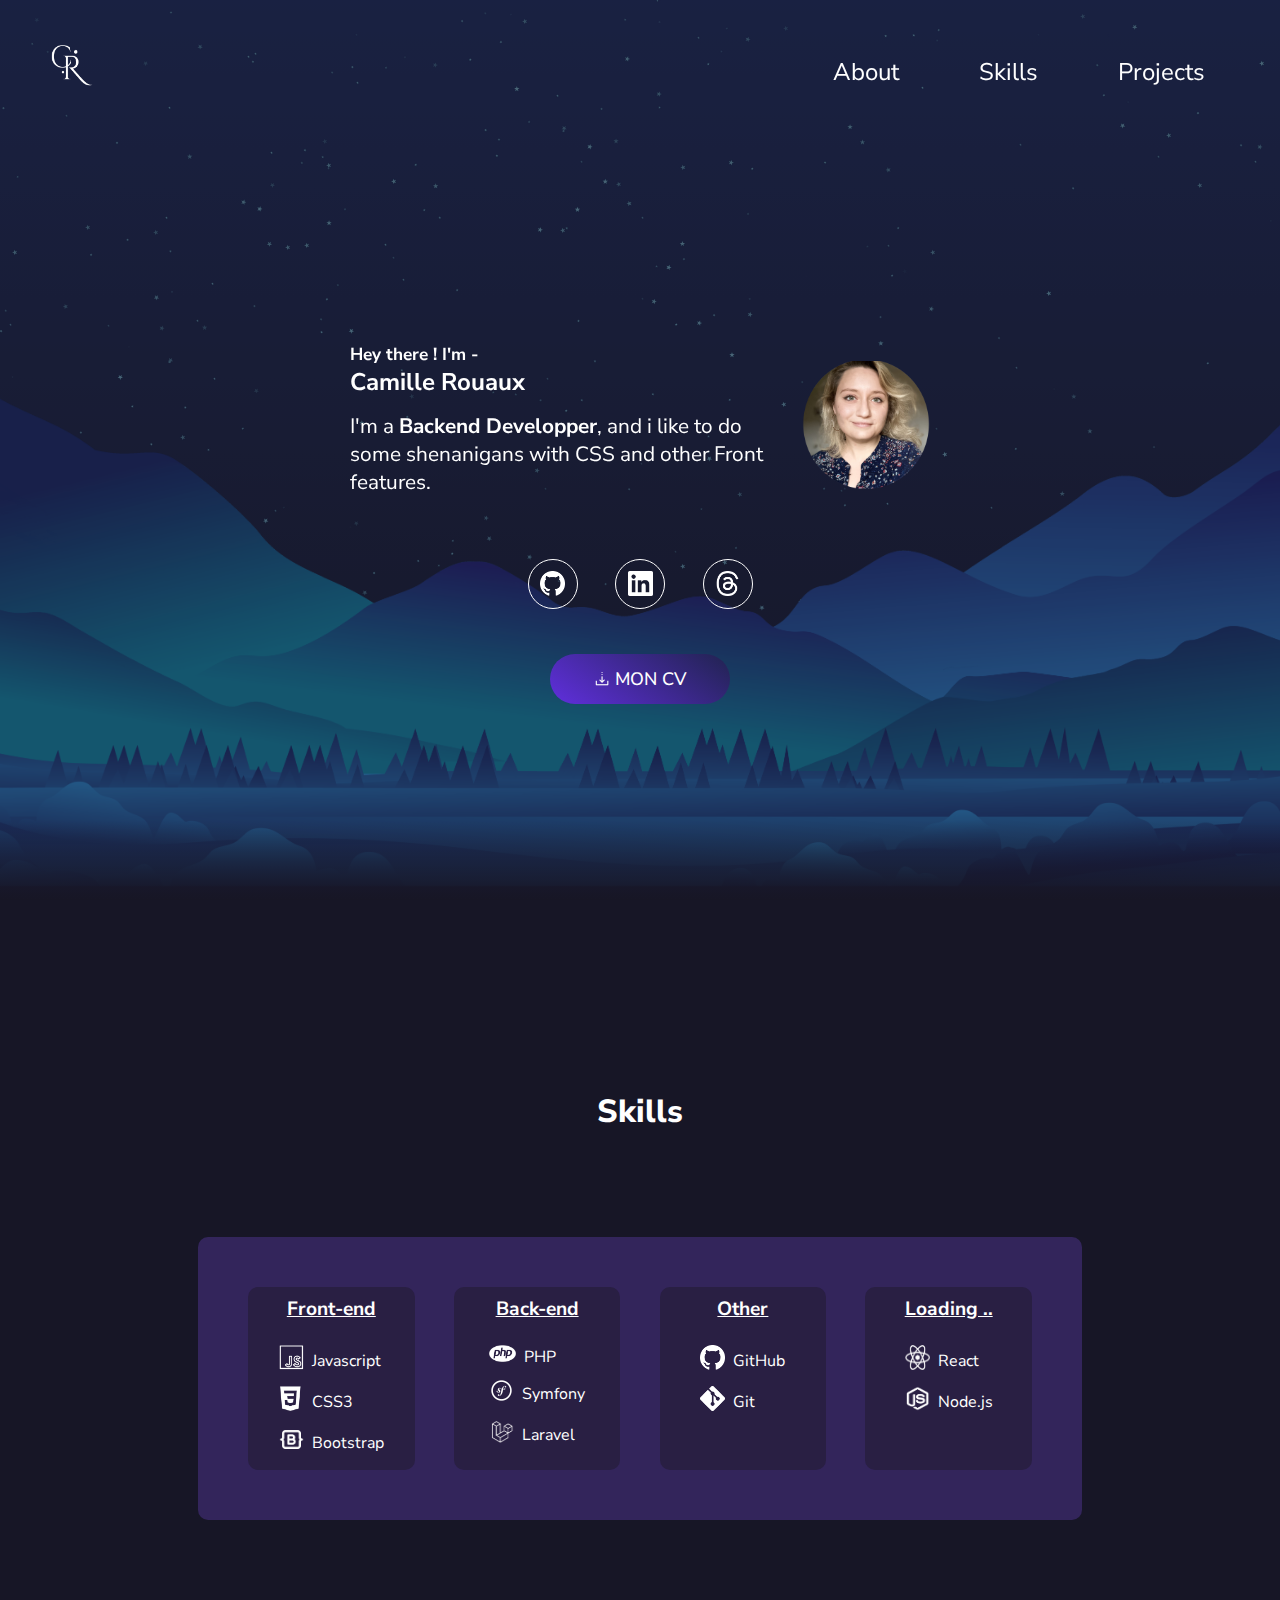
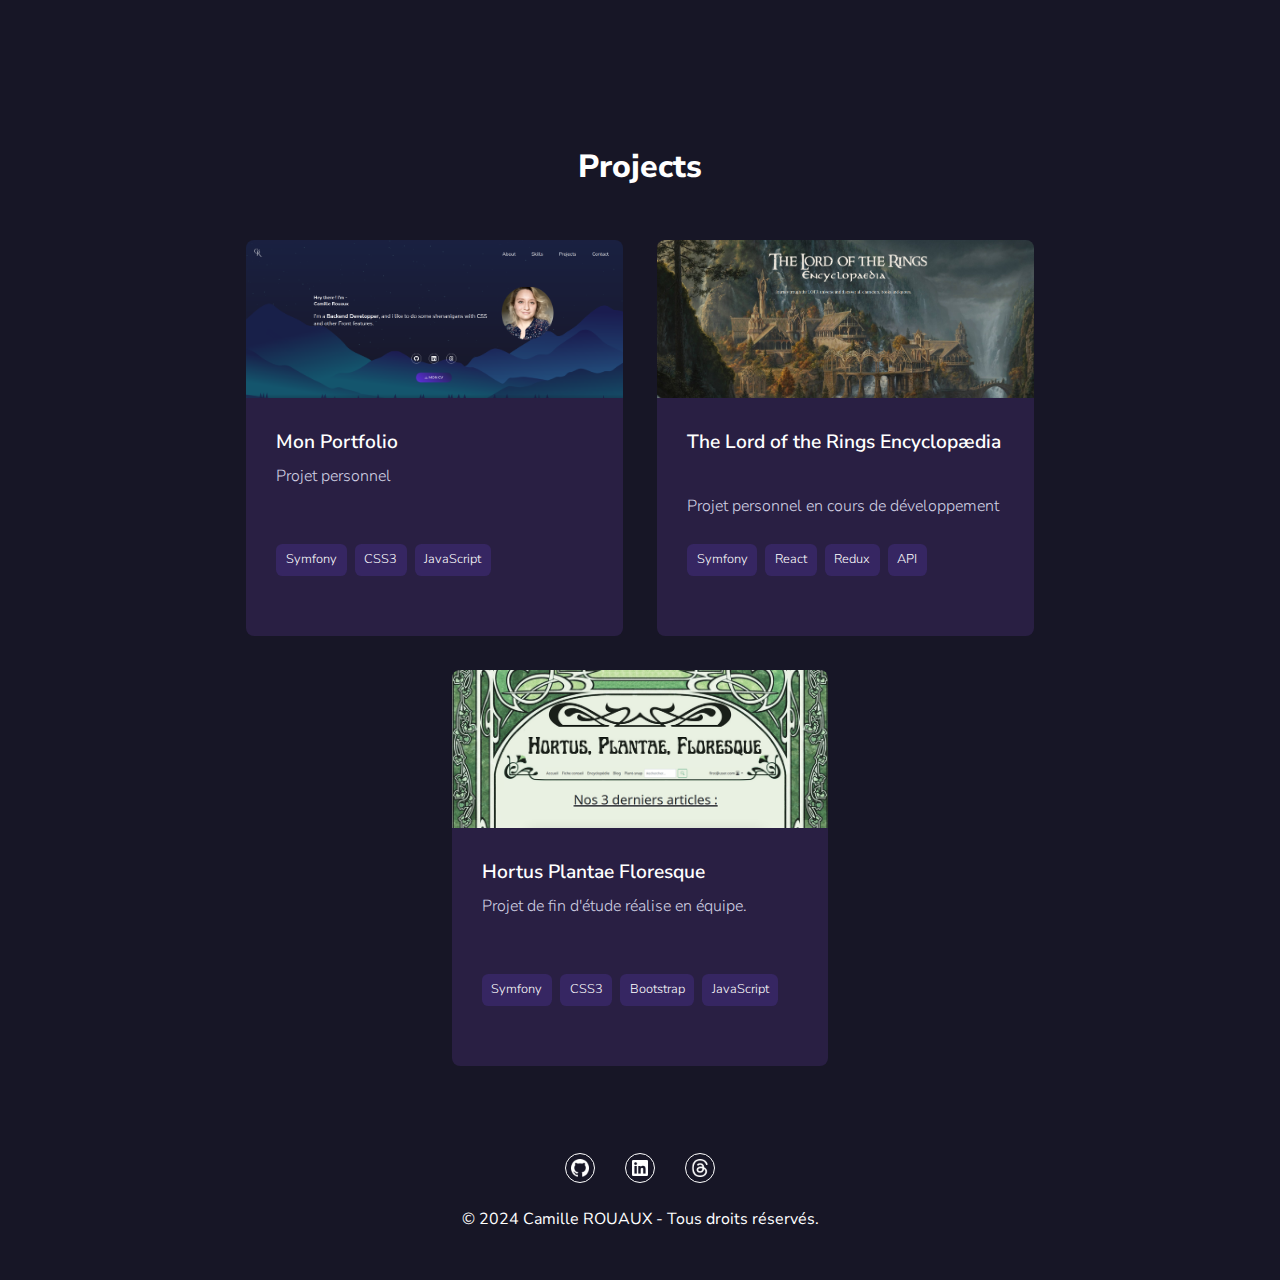
==== index.html @ 3ba981d0 "moving index file to root, renaming file 'public' to 'assets'" ====
<!doctype html>
<html lang="fr">

	<head>
		<!-- Required meta tags -->
		<meta charset="utf-8">
		<meta name="viewport" content="width=device-width, initial-scale=1">
		 <!-- favicon -->
		 <link rel="shortcut icon" href="image/logo.png" type="image/x-icon">
		<!-- Our custom CSS -->
		<link rel="stylesheet" href="assets/css/home.css">
		<link rel="stylesheet" href="assets/css/nav.css">
		<link rel="stylesheet" href="assets/css/about.css">
		<link rel="stylesheet" href="assets/css/skills.css">
		<link rel="stylesheet" href="assets/css/projects.css">
    <link rel="stylesheet" href="assets/css/footer.css">
		<link rel="preconnect" href="https://fonts.gstatic.com" crossorigin>
		<link href="https://fonts.googleapis.com/css2?family=Nunito+Sans:ital,opsz,wght@0,6..12,200;0,6..12,300;0,6..12,400;0,6..12,500;0,6..12,600;0,6..12,700;0,6..12,800;0,6..12,900;0,6..12,1000;1,6..12,200;1,6..12,300;1,6..12,400;1,6..12,500;1,6..12,600;1,6..12,700;1,6..12,800;1,6..12,900;1,6..12,1000&display=swap" rel="stylesheet">

		<title>Camille Rouaux - Portfolio</title>
	</head>

  <body>
		<div class="burger">
			<span></span>
		</div>

		<a href="#"><img  class="logo" src="assets/image/logo.png" alt="Logo"></a>
		
		<nav class="navbar">
			<div class="nav-links">
				<ul class="main">			
					<li><a href="#about_section">About</a></li>
					<li><a href="#skills_section">Skills</a></li>
					<li><a href="#projects_section">Projects</a></li>
					<!-- <li><a href="#">Contact</a></li> -->
				</ul>
			</div>	
		</nav>

		<div class="overlay"></div>

		<section>
			<canvas id="space"></canvas>
			<!-- {# <img src="{{ asset('image/stars.png')}}" id="stars" alt="Stars"> #} -->
			<img src="assets/image/mountains_behind.png" id="mountains_behind" alt="mountains behind">
			<img src="assets/image/mountains_front.png" id="mountains_front" alt="mountains front">
		</section>

		<div class="main_section">
			
			<div class="about_section" id="about_section">
				<!-- {# <script src="https://unpkg.com/@dotlottie/player-component@latest/dist/dotlottie-player.mjs" type="module"></script> 

				<dotlottie-player class="svg" src="https://lottie.host/be0a8ac7-824c-430c-adec-de159a745ca8/00nNmb5WkL.json" background="transparent" speed="1" style="width: 100%; " loop autoplay></dotlottie-player> #} -->

				<div class="prez">
					<div class="titre">
						<h5>Hey there ! I'm -</h5>
						<h2>Camille Rouaux</h2>
						<p>I'm a <b>Backend Developper</b>, and i like to do some shenanigans with CSS and other Front features.</p>
					</div>				
					<img src="assets/image/picture.png" class="avatar" alt="Photo de Camille Rouaux">	
				</div>		
				<div class="allButtons">
					<div class="socialButtons">
						<a href="https://github.com/CamilleRouaux" class="git" target="_blank">	
							<img src="assets/image/github.png">
						</a>
						<a href="https://www.linkedin.com/in/camille-rouaux/" class="linkedin" target="_blank">
							<img src="assets/image/linkedin.png">
						</a>
						<button class="mail" value="rouaux.camille@hotmail.fr">
							<img src="assets/image/mail.png">
						</button>
					</div>
					<a href="assets/doc/CV_Rouaux_Camille.pdf" download="CV_Rouaux_Camille.pdf" class="cv"><img src="assets/image/download.png" alt=""> Mon CV</a>
				</div>
			</div>

			<!-- {# <div class="scroll_arrow">
				<a href="#skills_section" aria-label="Faire défiler vers le bas jusqu'à la section Skills">
				<script src="https://unpkg.com/@dotlottie/player-component@latest/dist/dotlottie-player.mjs" type="module"></script> 

				<dotlottie-player src="https://lottie.host/01d7db93-93fe-426f-af86-10ffbf74f9c8/3qO6jI0mGQ.json" background="transparent" speed="1" style="width: 60px; height: 60px;" loop autoplay></dotlottie-player>
				</a>
			</div> #} -->
			<div class="purple_background_section">
				<div class="skills_section" id="skills_section">
					<h2>Skills</h2>
					<div class="all_skills">
						<div class="front_skills" id="skills_width">
							<h3>Front-end</h3>
							<ul class="skill_list">
							<span>
								<li class="skill">
									<span class="skill_icon"><img src="assets/image/js.png" alt="logo JavaScript"></span>
									<span class="skill_text">Javascript</span>
								</li>
							</span>
								<span>
									<li class="skill">
										<span class="skill_icon"><img src="assets/image/css.png" alt="logo CSS3"></span>
										<span class="skill_text">CSS3</span>
									</li>
								</span>
								<span>
									<li class="skill">
										<span class="skill_icon"><img src="assets/image/bootstrap.png" alt="logo Bootstrap"></span>
										<span class="skill_text">Bootstrap</span>
									</li>
								</span>
							</ul>
							
						</div>

						<div class="back_skills" id="skills_width">
							<h3>Back-end</h3>
							<ul class="skill_list">
								<span>
									<li class="skill">
										<span class="skill_icon"><img src="assets/image/php.png" alt="logo Php" id="php_logo"></span>
										<span class="skill_text">PHP</span>
									</li>
								</span>
								<span>
									<li class="skill">
										<span class="skill_icon"><img src="assets/image/symfony.png" alt="logo Symfony" id="_logo"></span>
										<span class="skill_text">Symfony</span>
									</li>
								</span>
								<span>
									<li class="skill">
										<span class="skill_icon"><img src="assets/image/laravel.png" alt="logo Laravel"></span>
										<span class="skill_text">Laravel</span>
									</li>
								</span>
							</ul>
						</div>

						<div class="other_skills" id="skills_width">
							<h3>Other</h3>
							<ul class="skill_list">
								<span>
									<li class="skill">
										<span class="skill_icon"><img src="assets/image/github.png" alt="logo GitHub"></span>
										<span class="skill_text">GitHub</span>
									</li>
								</span>
								<span>
									<li class="skill">
										<span class="skill_icon"><img src="assets/image/git.png" alt="logo Node.js"></span>
										<span class="skill_text">Git</span>
									</li>
								</span>
							</ul>	
						</div>

						<div class="loading_skills" id="skills_width">
							<h3>Loading ..</h3>
							<ul class="skill_list">
								<span>
									<li class="skill">
										<span class="skill_icon"><img src="assets/image/react.png" alt="logo React"></span>
										<span class="skill_text">React</span>
									</li>
								</span>
								<span>
									<li class="skill">
										<span class="skill_icon"><img src="assets/image/node.png" alt="logo Node.js"></span>
										<span class="skill_text">Node.js</span>
									</li>
								</span>
							</ul>	
						</div>

					</div>
				</div>

				<div class="projects_section" id="projects_section" >
					<h2>Projects </h2>
					<div class="projects_container">
						<div class="project_card">
							<div class="project_card_img">
								<img src="assets/image/Portfolio.png" alt="Background mon Portfolio ">
							</div>
							<div class="project_card_body">
								<h3 class="project_card_title">Mon Portfolio</h3>
								<p class="project_card_description">Projet personnel</p>
								<div class="project_card_tags">
									<span class="project_card_element">Symfony</span>
									<span class="project_card_element">CSS3</span>
									<span class="project_card_element">JavaScript</span>
								</div>
							</div>
              <div class="project_card_overlay">
                <a href="https://github.com/CamilleRouaux/Portfolio_le_retour" class="project_card_button" target="_blank">Voir</a>
              </div>
						</div>
						<div class="project_card">
							<div class="project_card_img">
								<img src="assets/image/LOTR.png" alt="Background Image of The Lord of the Rings Encyclopædia ">
							</div>
							<div class="project_card_body">
								<h3 class="project_card_title">The Lord of the Rings Encyclopædia</h3>
								<p class="project_card_description_lotr">Projet personnel en cours de développement</p>
								<div class="project_card_tags">
									<span class="project_card_element">Symfony</span>
									<span class="project_card_element">React</span>
									<span class="project_card_element">Redux</span>
									<span class="project_card_element">API</span>
								</div>
							</div>
              <div class="project_card_overlay">
                <a href="https://github.com/CamilleRouaux/LOTR-Encyclopedia" class="project_card_button" target="_blank">Voir</a>
              </div>
						</div>
						<div class="project_card">
							<div class="project_card_img">
								<img src="assets/image/hortus.png" alt="Hortus Plantae Floresque">
							</div>
							<div class="project_card_body">
								<h3 class="project_card_title">Hortus Plantae Floresque</h3>
								<p class="project_card_description">Projet de fin d'étude réalise en équipe.</p>
								<div class="project_card_tags">
									<span class="project_card_element">Symfony</span>
									<span class="project_card_element">CSS3</span>
									<span class="project_card_element">Bootstrap</span>
									<span class="project_card_element">JavaScript</span>
								</div>
							</div>
              <div class="project_card_overlay">
                <a href="https://github.com/CamilleRouaux/Hortus_Plantae_Floresque" class="project_card_button" target="_blank">Voir</a>
              </div>
						</div>
					</div>
				</div>

        <footer>
          <div class="footerSocialButtons">
            <a href="https://github.com/CamilleRouaux" class="git_footer" target="_blank">	
              <img src="assets/image/github.png">
            </a>
            <a href="https://www.linkedin.com/in/camille-rouaux/" class="linkedin_footer" target="_blank">
              <img src="assets/image/linkedin.png">
            </a>
            <button class="mail_footer" value="rouaux.camille@hotmail.fr">
              <img src="assets/image/mail.png">
            </button>
          </div>
          <p>© 2024 Camille ROUAUX - Tous droits réservés.</p>
        </footer>

			</div>

		</div>	  
   
    
  </body>

		<script src="assets/js/twinkling_stars.js"></script>
		<script src="assets/js/parallax.js"></script>
		<script src="assets/js/burger.js"></script>
		<script src="assets/js/mail_to_clipboard.js"></script>

</html>
---- assets/css/home.css ----
*{
	margin: 0;
	padding: 0;
	box-sizing: border-box;
	scroll-behavior: smooth;
	list-style: none;
}

body {
	min-height: 100vh;
	overflow-x: hidden;
	background-color: #1E265B;
	font-family: 'Nunito Sans', sans-serif;
	font-size: calc(0.5rem + 1vw);
}

body.overflow {
  overflow: hidden;
}

section{
	background: linear-gradient(#1D2E62, #171625);
	position: absolute;
	width: 100%;
	height: 100vh;
	padding: 100px;
	display: flex;
	justify-content: center;
	align-items: center;
	overflow: hidden;
}

section::before{
	content: '';
	position: absolute;
	bottom: 0px;
	width: 100%;
	height: 80px;
	background: linear-gradient(to top, #171625, transparent);
	z-index: 1010;
}

section img {
	position: absolute;
	top: 0;
	left: 0;
	width: 100%;
	height: 100%;
	object-fit: cover;
	pointer-events: none;
}

section img#moon{
	mix-blend-mode: screen;
}

section img#mountains_front{
	z-index: 1007;
}

#button {
	text-decoration: none;
	border-radius: 40px;
	background: #fff;
	color: #2b1055;
	font-size: 1.1em;
	z-index: 9;
	transform: translateY(100px);
	padding: 8px 15px;
}

#button:hover {
	color: #384782;
}

@media screen and (max-width: 330px) {
  #button {
    text-decoration: none;
    border-radius: 40px;
    background: #ffffff;
    color: #2b1055;
    font-size: 1.5em;
    z-index: 9;
    transform: translateY(100px);
		padding: 8px 15px;
  }
}

#space {
  position: absolute;
	width: 100%;
	height: 100vh;
	display: flex;
	justify-content: center;
	align-items: center;
	overflow: hidden;
}
---- assets/css/nav.css ----
*, *:before, *:after {
  margin: 0;
  padding: 0;
  box-sizing: border-box;
  
}

@media screen and (min-width: 390px) {
  nav.show {
    justify-content: center;
  }

  nav{
    display: flex;
    justify-content: center;
    flex-direction: column;
  }
}

@media screen and (min-width: 1200px) {
  .navbar .nav-links{
    width: fit-content;
    position: absolute;
    top: 50px;
    right: 50px;
    display: contents;
    z-index: 1009;
  }

  nav ul li a {
    position: relative;
    display: block;
	}

  nav ul li a::after {
    content: '';
    position: absolute;
    width: 100%;
    transform: scaleX(0);
    height: 1px;
    bottom: -5px;
    left: 0;
    background-color: #ffffff;
    transform-origin: center;
    transition: transform 0.25s ease-out;
  }

  nav ul li a:hover::after {
    transform: scaleX(1);
    transform-origin: center;
  }

  .nav{
    position: absolute;
    padding: 50px;
    display: flex;
    justify-content: space-between;
    align-items: center;
    width: 100%;
    box-sizing: border-box;
  }
  
  .navbar a{
    color:#ffffff;
    text-decoration: none;
    z-index: 10000; 
    padding: 6px;
  }
  
  .logo{
    position: absolute;
    top: 42px;
    left: 50px;
    width: 45px;
    height: 45px;
    z-index: 1015;
  }
  
  .navbar .nav-links ul{
    list-style: none;
    display: flex;
    font-size: 1em;
  }
  
  .navbar .nav-links ul li{
    margin: 0 19px;
  }
}

@media screen and (min-width: 1200px) {
  .navbar .nav-links {
    display: block;
  }

  nav ul.main {
    gap: 60px;
  }
}

@media screen and (max-width: 1200px) {

  /*  BURGER
  ========================================== */
  .burger {
    width: 40px;
    height: 59px;
    position: absolute;
    top: 15px;
    right: 25px;
    border-radius: 4px;
    z-index: 1010;
  }
  .burger span {
    position: relative;
    margin-top: 9px;
    margin-bottom: 9px;
    -webkit-user-select: none;
    -moz-user-select: none;
    -ms-user-select: none;
    user-select: none;
    position: absolute;
    top: 50%;
    left: 50%;
    margin-left: -15px;
    margin-top: -1.5px;
  }
  .burger span, .burger span::before, .burger span::after {
    display: block;
    width: 25px;
    height: 2px;
    background-color: #ffffff;
    outline: 1px solid transparent;
    border-radius: 50px;
    -webkit-transition-property: background-color, -webkit-transform;
    -moz-transition-property: background-color, -moz-transform;
    -o-transition-property: background-color, -o-transform;
    transition-property: background-color, transform;
    -webkit-transition-duration: 0.3s;
    -moz-transition-duration: 0.3s;
    -o-transition-duration: 0.3s;
    transition-duration: 0.3s;
  }
  .burger span::before, .burger span::after {
    position: absolute;
    content: "";
    border-radius: 50px;
  }
  .burger span::before {
    top: -9px;
  }
  .burger span::after {
    top: 9px;
  }
  .burger.clicked span {
    background-color: transparent;
  }
  .burger.clicked span::before {
    -webkit-transform: translateY(9px) rotate(45deg);
    -moz-transform: translateY(9px) rotate(45deg);
    -ms-transform: translateY(9px) rotate(45deg);
    -o-transform: translateY(9px) rotate(45deg);
    transform: translateY(9px) rotate(45deg);
  }
  .burger.clicked span::after {
    -webkit-transform: translateY(-9px) rotate(-45deg);
    -moz-transform: translateY(-9px) rotate(-45deg);
    -ms-transform: translateY(-9px) rotate(-45deg);
    -o-transform: translateY(-9px) rotate(-45deg);
    transform: translateY(-9px) rotate(-45deg);
  }

  .burger.clicked span:before, .burger.clicked span:after {
    background-color:#C2E6FF;
  }

  .burger:hover {
    cursor: pointer;
  }

  .logo{
    position: absolute;
    top: 24px;
    left: 20px;
    width: 37px;
    z-index: 1020;
  }

  /*  NAV
  ========================================== */
  nav {
    background: linear-gradient(#1D2E62, #171625);
    position: fixed;
    z-index: 1009;
    right: 0;
    height: 100%;
    width: 100%;
    padding: 100px 40px 60px 40px;
    overflow-y: hidden;
    -webkit-transform: translateX(100%);
    -moz-transform: translateX(100%);
    -ms-transform: translateX(100%);
    -o-transform: translateX(100%);
    transform: translateX(100%);
    -webkit-transition: transform 0.55s ease-in-out;
    -moz-transition: transform 0.55s ease-in-out;
    -o-transition: transform 0.55s ease-in-out;
    transition: transform 0.55s ease-in-out;
  }
  nav.show {
    -webkit-transform: translateX(0px);
    -moz-transform: translateX(0px);
    -ms-transform: translateX(0px);
    -o-transform: translateX(0px);
    transform: translateX(0px);
    display: flex;
    flex-direction: column;
  }

  nav.show ul.main li {
    -webkit-transform: translateX(0px);
    -moz-transform: translateX(0px);
    -ms-transform: translateX(0px);
    -o-transform: translateX(0px);
    transform: translateX(0px);
    opacity: 1;
  }
  nav.show ul.main li:nth-child(1) {
    transition-delay: 0.15s;
  }
  nav.show ul.main li:nth-child(2) {
    transition-delay: 0.3s;
  }
  nav.show ul.main li:nth-child(3) {
    transition-delay: 0.45s;
  }
  nav.show ul.main li:nth-child(4) {
    transition-delay: 0.6s;
  }
  nav.show ul.main li:nth-child(5) {
    transition-delay: 0.75s;
  }
  nav.show ul.main li:nth-child(6) {
    transition-delay: 0.9s;
  }
  nav.show ul.main li:nth-child(7) {
    transition-delay: 1.05s;
  }
  nav.show ul.main li:nth-child(8) {
    transition-delay: 1.2s;
  }
  nav.show ul.main li:nth-child(9) {
    transition-delay: 1.35s;
  }
  nav.show .about, nav.show .social, nav.show ul.sub {
    -webkit-transform: translateY(0px);
    -moz-transform: translateY(0px);
    -ms-transform: translateY(0px);
    -o-transform: translateY(0px);
    transform: translateY(0px);
    opacity: 1;
    transition-delay: 0.85s;
  }
 
  nav ul.main {
    display: flex;
    flex-direction: column;
    align-items: center;
    gap: 60px;
  }

  nav ul.main li {
    margin-bottom: 20px;
    -webkit-transform: translateX(40px);
    -moz-transform: translateX(40px);
    -ms-transform: translateX(40px);
    -o-transform: translateX(40px);
    transform: translateX(40px);
    opacity: 0;
    -webkit-transition: all 0.3s ease;
    -moz-transition: all 0.3s ease;
    -o-transition: all 0.3s ease;
    transition: all 0.3s ease;
  }
  nav ul.main li:last-of-type {
    margin-bottom: 0px;
  }
  
  nav ul.main li a {
    color: #C2E6FF;
    font-family: "Raleway", sans-serif;
    text-decoration: none;
    text-transform: uppercase;
    font-size: 1.5rem;
    display: block;
    letter-spacing: 5px;
    font-weight: 600;
    padding: 10px 0;
    -webkit-transition: all 0.3s ease;
    -moz-transition: all 0.3s ease;
    -o-transition: all 0.3s ease;
    transition: all 0.3s ease;
  }

  nav ul.main li a:hover {
    color: #70B8FF;
  }
  nav .about {
    margin-top: 40px;
    -webkit-transform: translateY(30px);
    -moz-transform: translateY(30px);
    -ms-transform: translateY(30px);
    -o-transform: translateY(30px);
    transform: translateY(30px);
    opacity: 0;
    -webkit-transition: all 0.4s ease;
    -moz-transition: all 0.4s ease;
    -o-transition: all 0.4s ease;
    transition: all 0.4s ease;
  }
  nav .about p {
    color: #ffffff;
    font-family: "Spectral", serif;
    font-size: 1.05rem;
    letter-spacing: 0.5px;
    line-height: 170%;
  } 


  /*  OVERLAY
  ========================================== */
  .overlay {
    position: fixed;
    top: 0;
    left: 0;
    z-index: 1008;
    width: 100%;
    height: 100%;
    -webkit-transition: all 0.3s ease-in-out;
    -moz-transition: all 0.3s ease-in-out;
    -o-transition: all 0.3s ease-in-out;
    transition: all 0.3s ease-in-out;
    background-color: rgba(255,255,255,0.20);
    opacity: 0;
    visibility: hidden;
  }
  .overlay.show {
    opacity: 0.8;
    visibility: visible;
    background-color: rgba(255,255,255,0.20);
  }
}
---- assets/css/about.css ----
.main_section {
	background-color: #17162587;
	position: relative;
	z-index: 1007;
	display: flex;
	flex-direction: column;
	/* align-items: center; */
}

.svg {
	position: absolute;
	border: 1px rgba(255, 255, 255, 0) solid;
}

.about_section{
	color: white;
	display: flex;
	flex-wrap: wrap;
	justify-content: space-around;
	align-content: stretch;
	position: relative;
	padding: 15% 40px;
	height: 100vh;
}

.prez {
	display: flex;
	justify-content: space-evenly;
	flex-direction: column-reverse;
	align-items: center;
	z-index: 1011;
	margin-bottom: 10px;
}

.about_section h2{
	font-size: 1.5rem;
	color: #fff;
}

.about_section p{
	font-size: 1em;
	color: #fff;
	margin-top: 3%;
	z-index: 1011;
}

.titre {
	display: flex;
	flex-direction: column;
  justify-content: center;
	align-content: flex-start;
	z-index: 1011;
}

.avatar {
	width: 58%;
	object-fit: contain;
	align-self: center;
}

.allButtons {
	display: flex;
	flex-direction: column;
	align-items: center;
	justify-content: space-evenly;
	z-index: 1015;
	width: 100%;
}

.socialButtons{
	display: flex;
	justify-content: space-evenly;
	margin-bottom: 8%;
	width: 100%;
}

.socialButtons a {
	border: 1px #fff solid;
	border-radius: 50px;
	padding: 2px;
	width: 40px;
	height: 40px;
	display: flex;
	align-items: center;
	justify-content: center;
	transition: all 0.25s cubic-bezier(0, 0, 0.2, 1);
}

.socialButtons img {
	width: 20px;
	height: 20px;
}

.socialButtons a:hover{
	background-color: #602FDD;
	transition: all 0.25s cubic-bezier(0, 0, 0.2, 1);
}

.mail {
	background-color:#17162500;
	border: 1px #fff solid;
	border-radius: 50px;
	padding: 2px;
	width: 40px;
	height: 40px;
	display: flex;
	align-items: center;
	justify-content: center;
	transition: all 0.25s cubic-bezier(0, 0, 0.2, 1);
}

.mail img {
	width: 20px;
	height: 20px;
}

.mail:hover{
	background-color: #602FDD;
	transition: all 0.25s cubic-bezier(0, 0, 0.2, 1);
}

.cv{
	width: 55%;
	height: 45px;
	border-radius: 50px;
	border: 0px;
	color: #fff;
	background: linear-gradient(36deg, #602FDD, #212350);
	transition: all 0.3s ease-in-out;
	cursor: pointer;
	margin-top: 00px;
	text-transform: uppercase;
	text-decoration: none;
	font-size: large;
	display: flex;
	justify-content: center;
	align-items: center;
	font-weight: 500;
	gap: 3%;
}

.cv:hover{
	transform: translateY(-6px);
	transition: all 0.3s ease-in-out;
	box-shadow: 2px 2px 20px #35118f;
}

.cv img{
	height: 16px;
	width: 16px;
}

.scroll_arrow{
	position: relative;
	width: 60px;
	z-index: 1015;
	bottom: 100px;
	left: 42%;
	cursor: pointer;
}

.scroll_arrow a{
	z-index: 1016;
}

.purple_background_section {
	background-color: #171626;
	display: flex;
	flex-direction: column;
	gap: 35px;
}

@media screen and (min-width: 360px) {
	.allButtons {
    display: flex;
    flex-direction: column;
    align-items: center;
		justify-content: flex-start;
    z-index: 1015;
    width: 100%;
    gap: 30px;
	}

}

@media screen and (min-width: 545px) {
	.about_section{
	padding: 80px;
	}

	.about_section p {
		font-size: 1em;
		color: #fff;
		margin: 3% 3% 0 0;
		z-index: 1011;
	}

	.avatar {
		width: 55%;
		object-fit: contain;
		align-self: center;
	}

	.titre {
		margin-bottom: 5%;
	}

	.allButtons {
		width: 300px;
		height: 200px;
	}
}

@media screen and (min-width: 700px) {

	.prez {
		justify-content: flex-start;
	}

	.avatar {
    width: 40%;
		margin-bottom: 3%;
	}

	.socialButtons {
    margin-top: 8%;
	}

	.socialButtons a {
    width: 50px;
    height: 50px;
	}

	.socialButtons img {
    width: 25px;
    height: 25px;
	}

	.mail {
		width: 50px;
    height: 50px;
	}

	.mail img{
		width: 25px;
    height: 25px;
	}

	.cv {
    width: 60%;
    height: 50px;
	}

	nav ul.main {
		gap: 110px;
	}

	nav ul.main li a {
		font-size: 2rem;
	}
}

@media screen and (min-width: 850px) {
	.about_section {
		align-content: center;
	}
}

@media screen and (min-width: 950px) {
	.avatar {
    width: 35%;
	}
}

@media screen and (min-width: 1100px) {
	.about_section {
		padding: 280px 250px 8%;
	}

	.socialButtons {
		margin-bottom: 5%;
	}
}

@media screen and (min-width: 1200px) {
	nav ul.main {
    gap: 30px;
	}

	nav ul.main li a {
    font-size: 1.5rem;
	}

	.prez {
		flex-direction: row;
    justify-content: space-evenly;
		padding: 0 100px;
	}

	.avatar {
    width: 22%;
	}

}
---- assets/css/skills.css ----
.skills_section {
	display: flex;
	justify-content: space-evenly;
	flex-direction: column;
	align-items: center;
	height: 90vh;
	background-color: #171626;
}

.skills_section h2{
	font-size: 2rem;
	color: #fff;
	margin-bottom: 10%;
	z-index: 1015;
	font-weight: 800;
}

.all_skills {
	width: 85%;
	display: flex;
	z-index: 1015;
	flex-wrap: wrap;
	flex-direction: row;
	justify-content: space-around;
	gap: 5%;
	row-gap: 30px;
	background-color: #33255B;
	border-radius: 10px;
	padding: 20px;
}

.all_skills h3{
	margin-bottom: 20%;
	font-size: 1.2em;
	color: #fff;
	height: 35px;
	width: 90px;
	border-radius: 50px;
	display: flex;
	justify-content: center;
	align-items: center;
	text-decoration: underline;
}

.all_skills li{
	display: flex;
	align-items: center;
	margin-bottom: 10px;
	font-size: 1em;
	color: #fff;
}

.skill_icon img{
	height: 18px;
	width: 18px;
	margin-right: 5px;
}

#php_logo{
	height: 13px;
	width: 20px;
}

#skills_width{
	width: 31%;
	display: flex;
	flex-direction: column;
	align-items: center;
}

@media screen and (min-width: 360px) {
	.skills_section {
		justify-content: center;
	}

	.all_skills li {
    align-items: center;
    justify-content: flex-start;
		font-size: 1.2em;
	}

	.skill_icon img {
    height: 25px;
    width: 25px;
    margin-right: 8px;
	}
}

@media screen and (min-width: 412px) {
	.all_skills{
		padding: 50px;
	}

	.all_skills li {
    font-size: 1rem;
	}

	.all_skills h3 {
		height: 40px;
    width: 100px;
	}
}

@media screen and (min-width: 500px) {
	.all_skills h3 {
    height: 45px;
    width: 130px;
	}
}

@media screen and (min-width: 700px) {
	.all_skills h3 {
    height: 50px;
    width: 140px;
		margin-bottom: 10%;
	}

	#php_logo {
    height: 17px;
    width: 27px;
	}
}

@media screen and (min-width: 850px){
	.all_skills {
		justify-content: center;
		flex-wrap: nowrap;
	}
	
	.all_skills h3 {
    margin-bottom: 10%;
		font-size: 1.2rem;
		height: 40px;
    width: 140px;
	}

	#skills_width{
		background: #291F43;
		border-radius: 10px;
		padding: 2px;
	}
}

@media screen and (min-width: 1100px){
	.skills_section {
		padding: 0 120px 0 120px;
	}
}

@media screen and (min-width: 1500px){
	.skills_section {
		padding: 0 190px 0 190px;
	}

	.all_skills h3 {
		height: 45px;
    width: 160px;
	}

	#skills_width{
		padding: 2%;
	}
}
---- assets/css/projects.css ----
.projects_section {
	display: flex;
	flex-direction: column;
	justify-content: space-around;
	align-items: center;
	gap: 50px;
	background-color: #171626;
}

.projects_section h2{
	font-size: 2rem;
	color: #fff;
	z-index: 1015;
	font-weight: 800;
}

.projects_container{
	display: flex;
	flex-direction: column;
	align-items: center;
	gap: 30px;
	width: 85%;
}

.project_card {
	position: relative;
	overflow: hidden;
	display: flex;
	flex-direction: column;
	height: 400px;
	border: 2px #0f0f0f00 solid;
	border-radius: 10px;
	width: 100%;
	max-width: 470px;
}

.project_card_overlay{
	position: absolute;
	z-index: 2;
	opacity: 0;
	display: flex;
	justify-content: center;
	align-items: center;
	width: 100%;
	height: 100%;
	background-color: rgb(3 7 20 / 18%);
	-webkit-backdrop-filter: blur(8px);
	backdrop-filter: blur(8px);
	transition: all .5s ease-in-out;
}

.project_card_button {
	display: flex;
	justify-content: center;
	align-items: center;
	gap: 0.5rem;
	width: -moz-fit-content;
	width: fit-content;
	margin-top: 1.5rem;
	padding: 0.8rem 2rem;
	background: linear-gradient(36deg, #602FDD, #212350);
	border-radius: 3rem;
	color: #d0cfe2;
	text-align: center;
	transition: all .5s ease-in-out;
	text-decoration: none;
	font-size: 1.2rem;
	/* transform: translateY(40px); */
}

.project_card_overlay:hover{
	opacity: 1;
}

.project_card_button:hover{
	transform: translateY(-3px);
	transition: all 0.3s ease-in-out;
	box-shadow: 2px 2px 20px #35118f;
}

.project_card_img{
	width: 100%;
	height: 40%;
	overflow: hidden;
}

.project_card_img img{
	width: 100%;
	height: 100%;
	object-fit: cover;
	object-position: top;
}

.project_card_body{
	width: 100%;
	height: 60%;
	color: white;
	background: #291F43;
	display: flex;
	flex-direction: column;
	justify-content: space-around;
	align-items: flex-start;
	padding: 8%;
}

.project_card_title {
	height: 20%;
	padding-bottom: 8%;
	font-size: 1.2rem;
	font-weight: 600;
}

.project_card_description{
	height: 45%;
	padding-bottom: 8%;
	color: #d0cfe2;
	font-size: 1rem;
	font-weight: 300;
	line-height: 1.5;
}

.project_card_description_lotr{
	height: 45%;
	padding-bottom: 8%;
	color: #d0cfe2;
	font-size: 1rem;
	font-weight: 300;
	line-height: 1.5;
	display: flex;
	align-items: flex-end;
}

.project_card_tags{
	height: 35%;
	display: flex;
	flex-wrap: wrap;
	gap: 0.5rem;
	padding-bottom: 6%;
	font-weight: 300;
	font-size: .8rem;
	line-height: 2;
}

.project_card_element{
	height: fit-content;
	background-color: #362662;
	border-radius: 0.4rem;
	padding: 0.2rem 0.6rem;
}

@media screen and (min-width: 1000px){
	.projects_container {
		flex-direction: row;
		flex-wrap: wrap;
    justify-content: center;
	}

	.project_card {
		width: 35%;
	}
}
---- assets/css/footer.css ----
footer{
	padding: 50px;
}

.footerSocialButtons{
	display: flex;
	justify-content: center;
	gap: 30px;
}

.footerSocialButtons img{
	width: 18px;
  height: 18px;
}

.footerSocialButtons a{
	width: 30px;
	height: 30px;
	border: 1px #fff solid;
	border-radius: 50px;
	display: flex;
	align-items: center;
	justify-content: center;
	transition: all 0.25s cubic-bezier(0, 0, 0.2, 1);
}

.linkedin_footer img{
	width: 16px;
  height: 16px;
}

.footerSocialButtons a:hover{
	background-color: #362662;
	transition: all 0.25s cubic-bezier(0, 0, 0.2, 1);
}

.mail_footer{
	width: 30px;
	height: 30px;
	border: 1px #fff solid;
	border-radius: 50px;
	display: flex;
	align-items: center;
	justify-content: center;
	background-color: #171626;
	transition: all 0.25s cubic-bezier(0, 0, 0.2, 1);
}

.mail_footer:hover {
	background-color: #362662;
	transition: all 0.25s cubic-bezier(0, 0, 0.2, 1);
}

footer p{
	color: white;
	display: flex;
	justify-content: center;
	font-size: 1rem;
	margin-top: 25px;
}
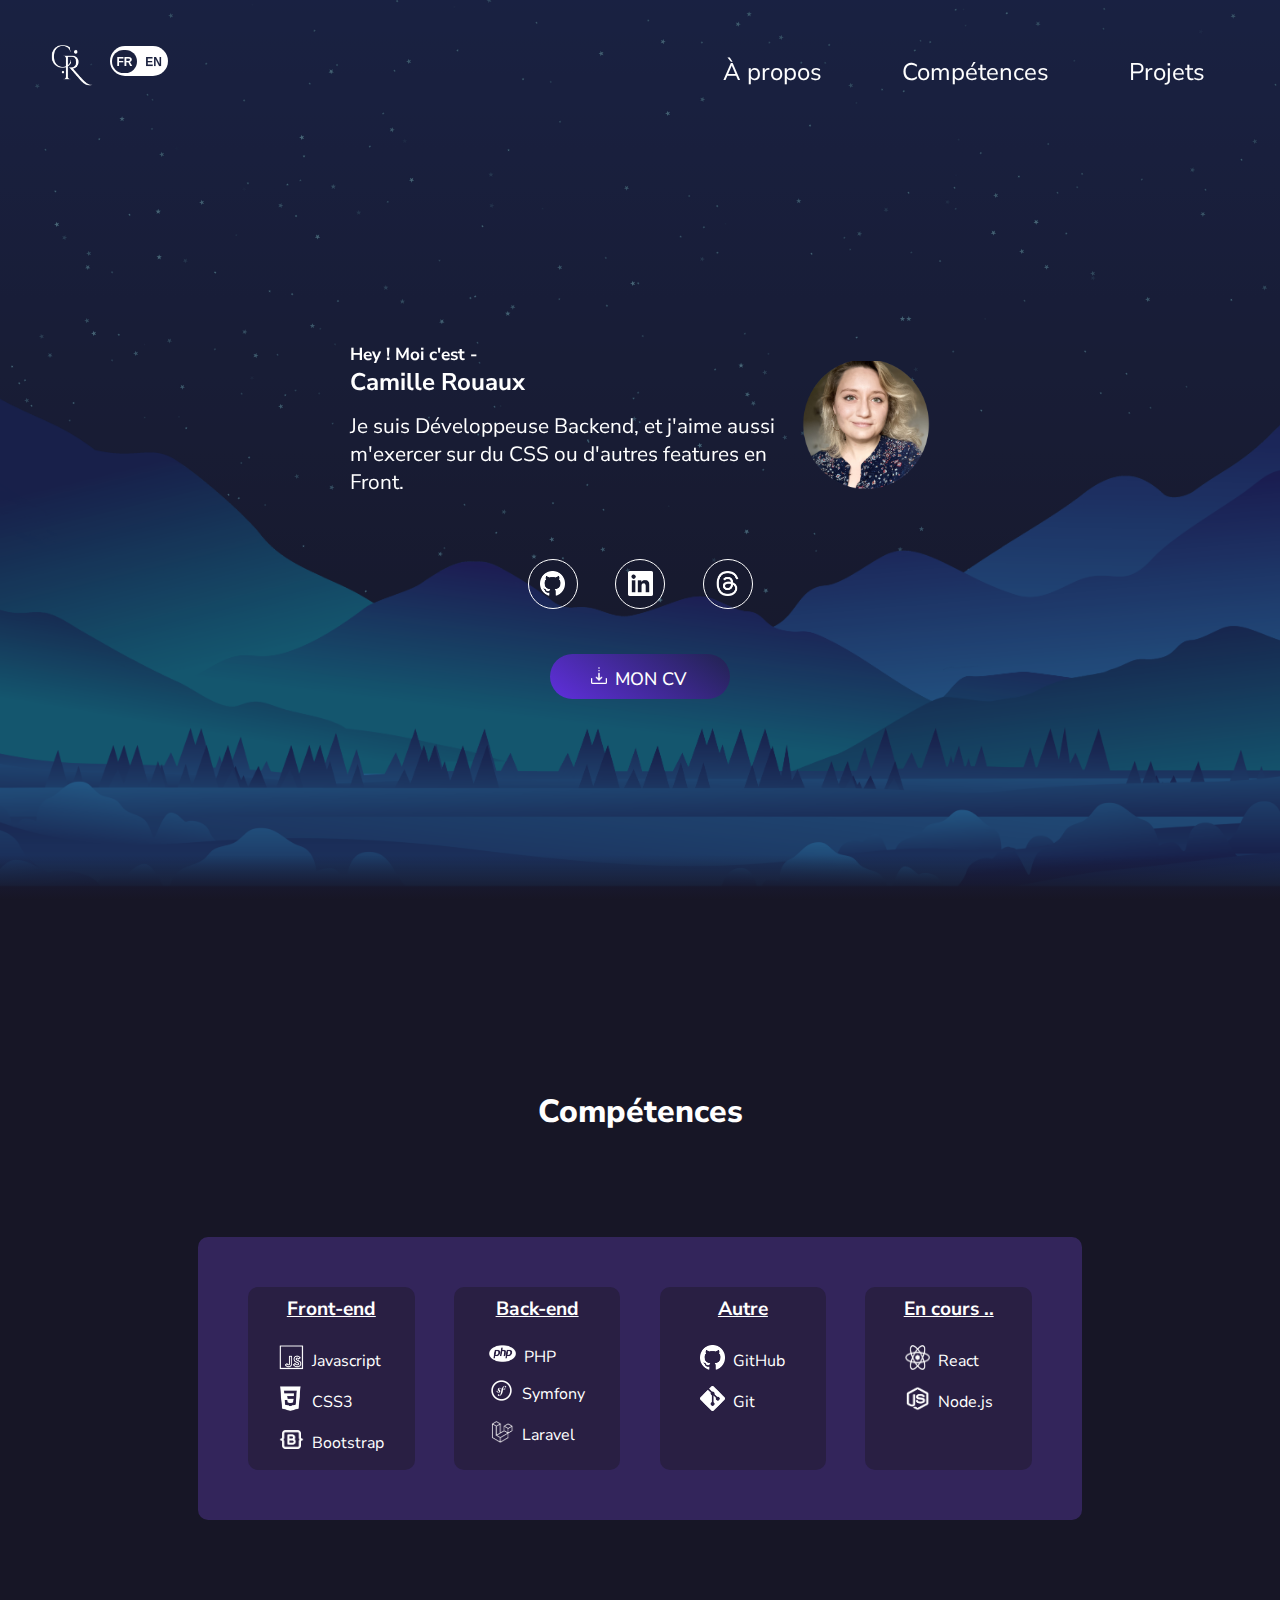
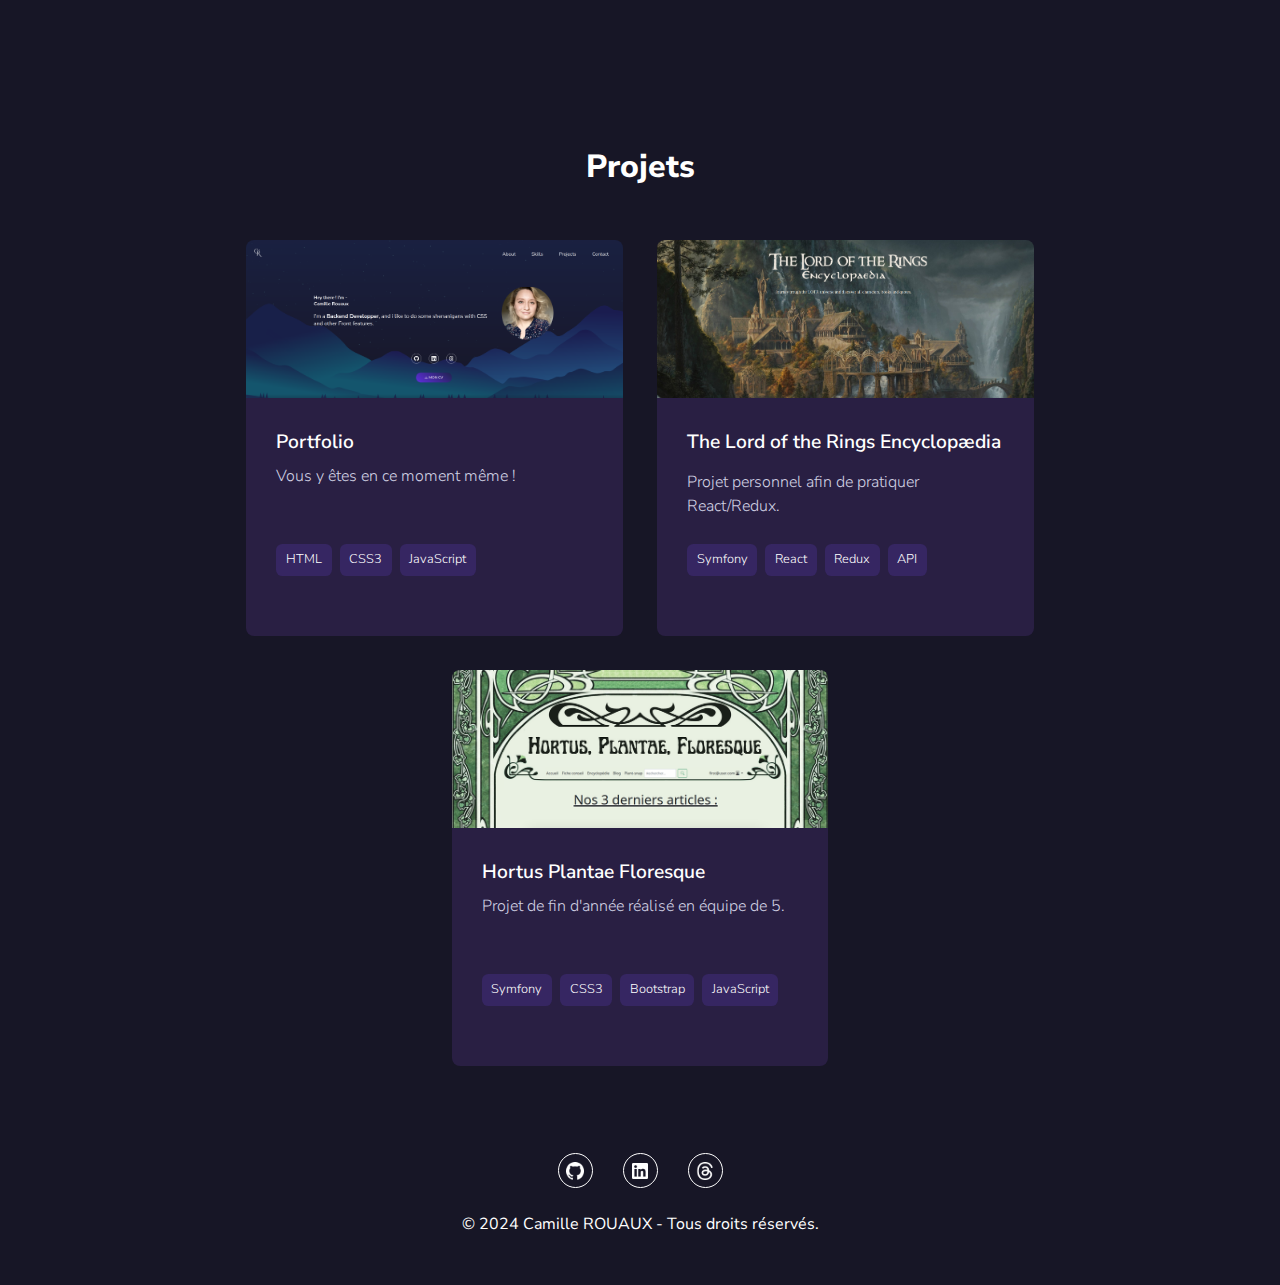
==== commit 68a887ed: "Adding button to switch language" ====
--- a/index.html
+++ b/index.html
@@ -6,9 +6,10 @@
 		<meta charset="utf-8">
 		<meta name="viewport" content="width=device-width, initial-scale=1">
 		 <!-- favicon -->
-		 <link rel="shortcut icon" href="image/logo.png" type="image/x-icon">
+		 <link rel="shortcut icon" href="assets/image/logo.png" type="image/x-icon">
 		<!-- Our custom CSS -->
 		<link rel="stylesheet" href="assets/css/home.css">
+		<link rel="stylesheet" href="assets/css/language_switch.css">
 		<link rel="stylesheet" href="assets/css/nav.css">
 		<link rel="stylesheet" href="assets/css/about.css">
 		<link rel="stylesheet" href="assets/css/skills.css">
@@ -25,14 +26,21 @@
 			<span></span>
 		</div>
 
+		<div class="switch">
+	    <input id="language-toggle" class="check-toggle check-toggle-round-flat" type="checkbox">
+	    <label for="language-toggle"></label>
+	    <span class="on">FR</span>
+	    <span class="off">EN</span>
+  	</div>
+
 		<a href="#"><img  class="logo" src="assets/image/logo.png" alt="Logo"></a>
 		
 		<nav class="navbar">
 			<div class="nav-links">
 				<ul class="main">			
-					<li><a href="#about_section">About</a></li>
-					<li><a href="#skills_section">Skills</a></li>
-					<li><a href="#projects_section">Projects</a></li>
+					<li><a href="#about_section" id="aboutContent">À propos</a></li>
+					<li><a href="#skills_section" id="skillsContent">Compétences</a></li>
+					<li><a href="#projects_section" id="projectsContent">Projets</a></li>
 					<!-- <li><a href="#">Contact</a></li> -->
 				</ul>
 			</div>	
@@ -56,9 +64,9 @@
 
 				<div class="prez">
 					<div class="titre">
-						<h5>Hey there ! I'm -</h5>
+						<h5 id="welcomeContent">Hey ! Moi c'est -</h5>
 						<h2>Camille Rouaux</h2>
-						<p>I'm a <b>Backend Developper</b>, and i like to do some shenanigans with CSS and other Front features.</p>
+						<p id="introContent">Je suis Développeuse Backend, et j'aime aussi m'exercer sur du CSS ou d'autres features en Front.</p> 
 					</div>				
 					<img src="assets/image/picture.png" class="avatar" alt="Photo de Camille Rouaux">	
 				</div>		
@@ -74,7 +82,7 @@
 							<img src="assets/image/mail.png">
 						</button>
 					</div>
-					<a href="assets/doc/CV_Rouaux_Camille.pdf" download="CV_Rouaux_Camille.pdf" class="cv"><img src="assets/image/download.png" alt=""> Mon CV</a>
+					<a href="assets/doc/CV_Rouaux_Camille.pdf" download="CV_Rouaux_Camille.pdf" class="cv"><img src="assets/image/download.png" alt=""><p id="cv">Mon CV</p></a>
 				</div>
 			</div>
 
@@ -87,7 +95,7 @@
 			</div> #} -->
 			<div class="purple_background_section">
 				<div class="skills_section" id="skills_section">
-					<h2>Skills</h2>
+					<h2 id="title_skills_section">Compétences</h2>
 					<div class="all_skills">
 						<div class="front_skills" id="skills_width">
 							<h3>Front-end</h3>
@@ -139,7 +147,7 @@
 						</div>
 
 						<div class="other_skills" id="skills_width">
-							<h3>Other</h3>
+							<h3 id="other">Autre</h3>
 							<ul class="skill_list">
 								<span>
 									<li class="skill">
@@ -157,7 +165,7 @@
 						</div>
 
 						<div class="loading_skills" id="skills_width">
-							<h3>Loading ..</h3>
+							<h3 id="loading">En cours .. </h3>
 							<ul class="skill_list">
 								<span>
 									<li class="skill">
@@ -178,17 +186,17 @@
 				</div>
 
 				<div class="projects_section" id="projects_section" >
-					<h2>Projects </h2>
+					<h2 id="title_projects_section">Projets </h2>
 					<div class="projects_container">
 						<div class="project_card">
 							<div class="project_card_img">
 								<img src="assets/image/Portfolio.png" alt="Background mon Portfolio ">
 							</div>
 							<div class="project_card_body">
-								<h3 class="project_card_title">Mon Portfolio</h3>
-								<p class="project_card_description">Projet personnel</p>
+								<h3 class="project_card_title">Portfolio</h3>
+								<p class="project_card_description" id="portfolio_description">Vous y êtes en ce moment même !</p>
 								<div class="project_card_tags">
-									<span class="project_card_element">Symfony</span>
+									<span class="project_card_element">HTML</span>
 									<span class="project_card_element">CSS3</span>
 									<span class="project_card_element">JavaScript</span>
 								</div>
@@ -203,7 +211,7 @@
 							</div>
 							<div class="project_card_body">
 								<h3 class="project_card_title">The Lord of the Rings Encyclopædia</h3>
-								<p class="project_card_description_lotr">Projet personnel en cours de développement</p>
+								<p class="project_card_description_lotr" id="lotr_description">Projet personnel afin de pratiquer React/Redux.</p>
 								<div class="project_card_tags">
 									<span class="project_card_element">Symfony</span>
 									<span class="project_card_element">React</span>
@@ -221,7 +229,7 @@
 							</div>
 							<div class="project_card_body">
 								<h3 class="project_card_title">Hortus Plantae Floresque</h3>
-								<p class="project_card_description">Projet de fin d'étude réalise en équipe.</p>
+								<p class="project_card_description" id="hpf_description">Projet de fin d'année réalisé en équipe de 5. </p>
 								<div class="project_card_tags">
 									<span class="project_card_element">Symfony</span>
 									<span class="project_card_element">CSS3</span>
@@ -248,7 +256,7 @@
               <img src="assets/image/mail.png">
             </button>
           </div>
-          <p>© 2024 Camille ROUAUX - Tous droits réservés.</p>
+          <p id="right_reserved">© 2024 Camille ROUAUX - Tous droits réservés.</p>
         </footer>
 
 			</div>
@@ -257,7 +265,7 @@
    
     
   </body>
-
+		<script src="assets/js/toggle_language.js"></script>
 		<script src="assets/js/twinkling_stars.js"></script>
 		<script src="assets/js/parallax.js"></script>
 		<script src="assets/js/burger.js"></script>
--- a/assets/css/home.css
+++ b/assets/css/home.css
@@ -35,7 +35,7 @@
 	position: absolute;
 	bottom: 0px;
 	width: 100%;
-	height: 80px;
+	height: 45px;
 	background: linear-gradient(to top, #171625, transparent);
 	z-index: 1010;
 }
--- a/assets/css/language_switch.css
+++ b/assets/css/language_switch.css
@@ -0,0 +1,118 @@
+.switch {
+  position: absolute;
+	display: inline-block;
+	margin: 0 5px;
+	top: 28px;
+  left: 60px;
+	z-index: 1008;
+}
+
+.switch > span {
+  position: absolute;
+  top: 14px;
+  pointer-events: none;
+  font-family: 'Helvetica', Arial, sans-serif;
+  font-weight: bold;
+  font-size: 12px;
+  text-transform: uppercase;
+  text-shadow: 0 1px 0 rgba(0, 0, 0, .06);
+  width: 50%;
+  text-align: center;
+}
+
+input.check-toggle-round-flat:checked ~ .off {
+  color:  #fff;
+}
+
+input.check-toggle-round-flat:checked ~ .on {
+  color: #1a213f; 
+}
+.switch > span.on {
+  right: 30px;
+  top: 9px;
+  padding-left: 2px;
+  color: #fff;
+}
+
+.switch > span.off {
+  left: 30px;
+  top: 9px;
+  padding-right: 2px;
+  color: #1a213f;
+}
+
+.check-toggle {
+  position: absolute;
+  margin-left: -9999px;
+  visibility: hidden;
+}
+.check-toggle + label {
+  display: block;
+  position: relative;
+  cursor: pointer;
+  outline: none;
+  -webkit-user-select: none;
+  -moz-user-select: none;
+  -ms-user-select: none;
+  user-select: none;
+}
+
+input.check-toggle-round-flat + label {
+  padding: 2px;
+  width: 58px;
+  height: 30px;
+  background-color:  #fff;
+  -webkit-border-radius: 60px;
+  -moz-border-radius: 60px;
+  -ms-border-radius: 60px;
+  -o-border-radius: 60px;
+  border-radius: 60px;
+}
+
+input.check-toggle-round-flat + label:before, input.check-toggle-round-flat + label:after {
+  display: block;
+  position: absolute;
+  content: "";
+}
+
+input.check-toggle-round-flat + label:before {
+  top: 2px;
+  left: 2px;
+  bottom: 2px;
+  right: 2px;
+  background-color: #fff;
+  -webkit--moz-border-radius: 60px;
+  -ms-border-radius: 60px;
+  -o-border-radius: 60px;
+  border-radius: 60px;
+}
+input.check-toggle-round-flat + label:after {
+  top: 4px;
+  left: 2px;
+  bottom: 3px;
+  width: 25px;
+  background-color: #1a213f;
+  -webkit-border-radius: 52px;
+  -moz-border-radius: 52px;
+  -ms-border-radius: 52px;
+  -o-border-radius: 52px;
+  border-radius: 52px;
+  -webkit-transition: margin 0.2s;
+  -moz-transition: margin 0.2s;
+  -o-transition: margin 0.2s;
+  transition: margin 0.2s;
+}
+
+input.check-toggle-round-flat:checked + label {
+}
+
+input.check-toggle-round-flat:checked + label:after {
+  margin-left: 29px;
+}
+
+@media screen and (min-width: 1200px) {
+	.switch {
+  top: 46px;
+	left: 105px;
+  }
+}--- a/assets/css/about.css
+++ b/assets/css/about.css
@@ -38,7 +38,7 @@
 }
 
 .about_section p{
-	font-size: 1em;
+	font-size: 0.8em;
 	color: #fff;
 	margin-top: 3%;
 	z-index: 1011;
@@ -107,6 +107,7 @@
 	align-items: center;
 	justify-content: center;
 	transition: all 0.25s cubic-bezier(0, 0, 0.2, 1);
+	cursor: grab;
 }
 
 .mail img {
@@ -146,8 +147,8 @@
 }
 
 .cv img{
-	height: 16px;
-	width: 16px;
+	height: 20px;
+	width: 20px;
 }
 
 .scroll_arrow{
@@ -248,7 +249,7 @@
 
 	.cv {
     width: 60%;
-    height: 50px;
+    height: 45px;
 	}
 
 	nav ul.main {
--- a/assets/css/footer.css
+++ b/assets/css/footer.css
@@ -14,8 +14,8 @@
 }
 
 .footerSocialButtons a{
-	width: 30px;
-	height: 30px;
+	width: 35px;
+	height: 35px;
 	border: 1px #fff solid;
 	border-radius: 50px;
 	display: flex;
@@ -30,13 +30,13 @@
 }
 
 .footerSocialButtons a:hover{
-	background-color: #362662;
+	background-color: #602FDD;;
 	transition: all 0.25s cubic-bezier(0, 0, 0.2, 1);
 }
 
 .mail_footer{
-	width: 30px;
-	height: 30px;
+	width: 35px;
+	height: 35px;
 	border: 1px #fff solid;
 	border-radius: 50px;
 	display: flex;
@@ -44,10 +44,11 @@
 	justify-content: center;
 	background-color: #171626;
 	transition: all 0.25s cubic-bezier(0, 0, 0.2, 1);
+	cursor: grab;
 }
 
 .mail_footer:hover {
-	background-color: #362662;
+	background-color: #602FDD;;
 	transition: all 0.25s cubic-bezier(0, 0, 0.2, 1);
 }
 
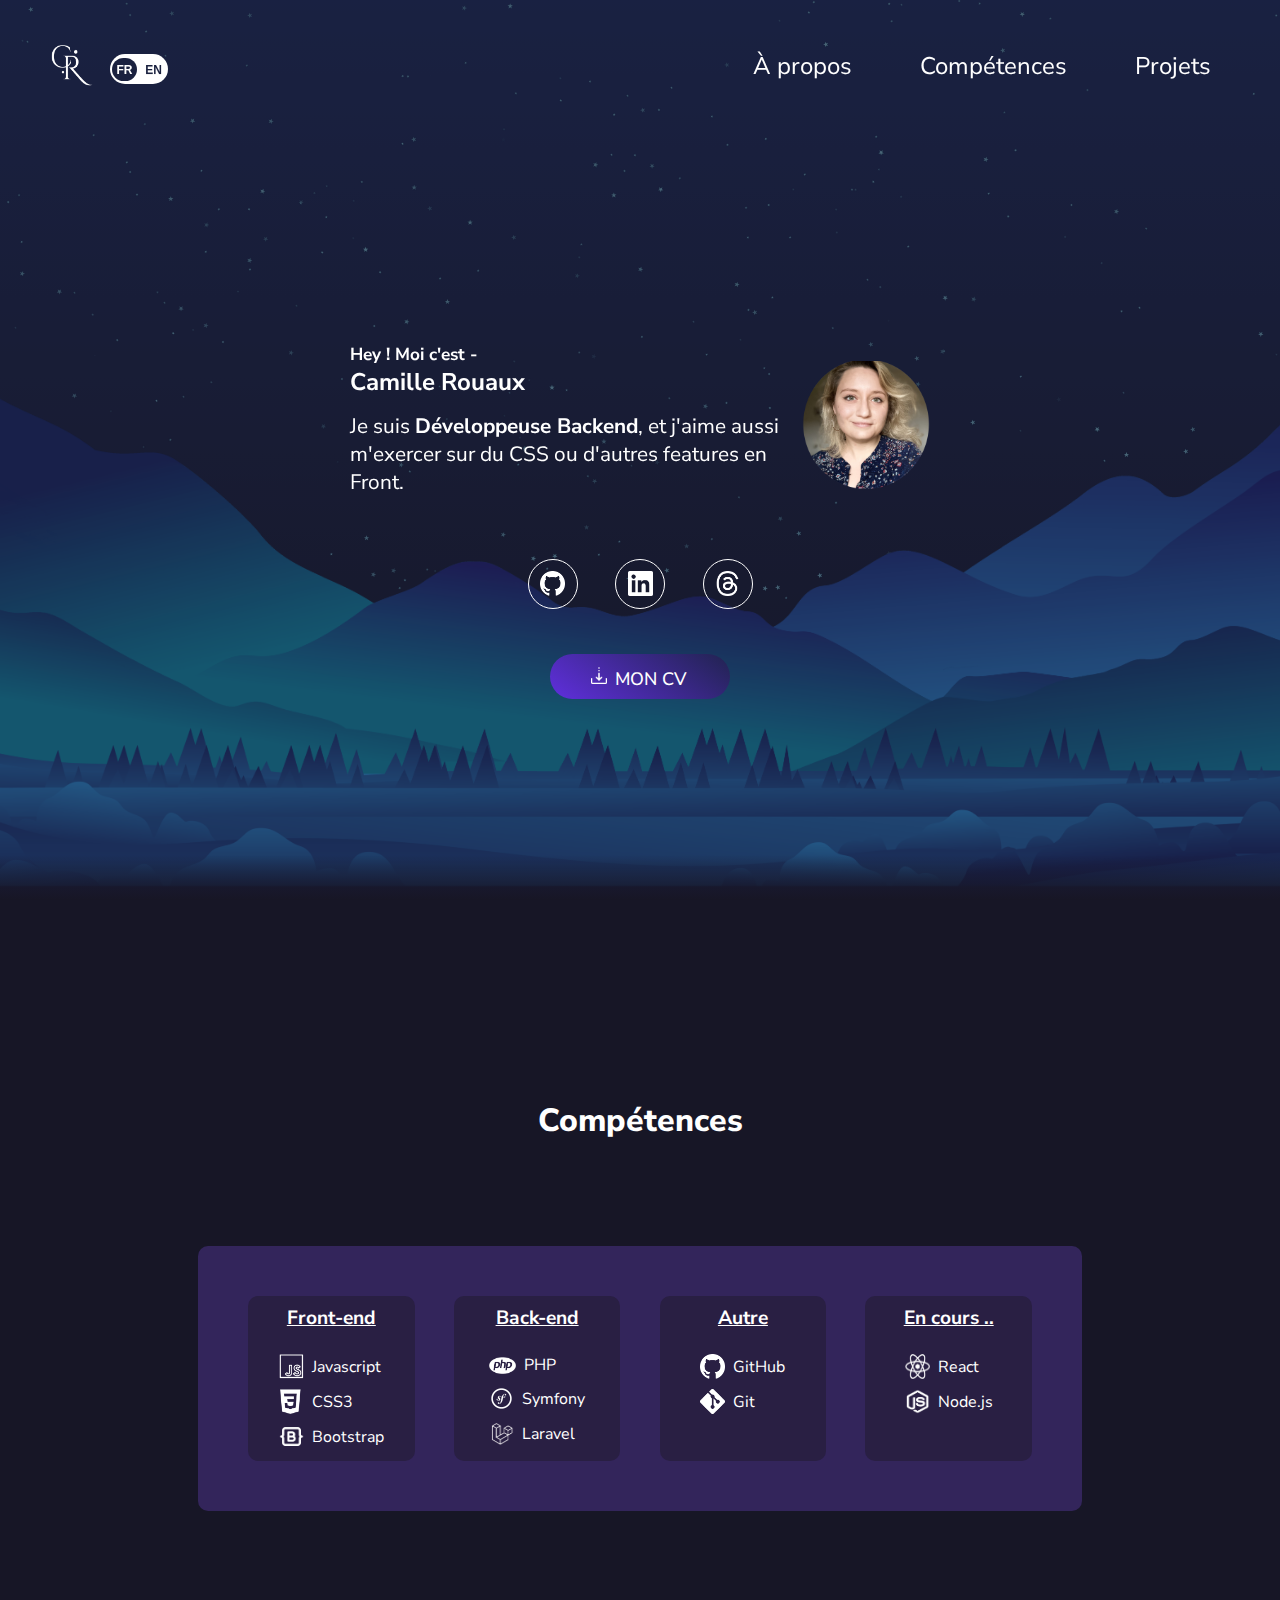
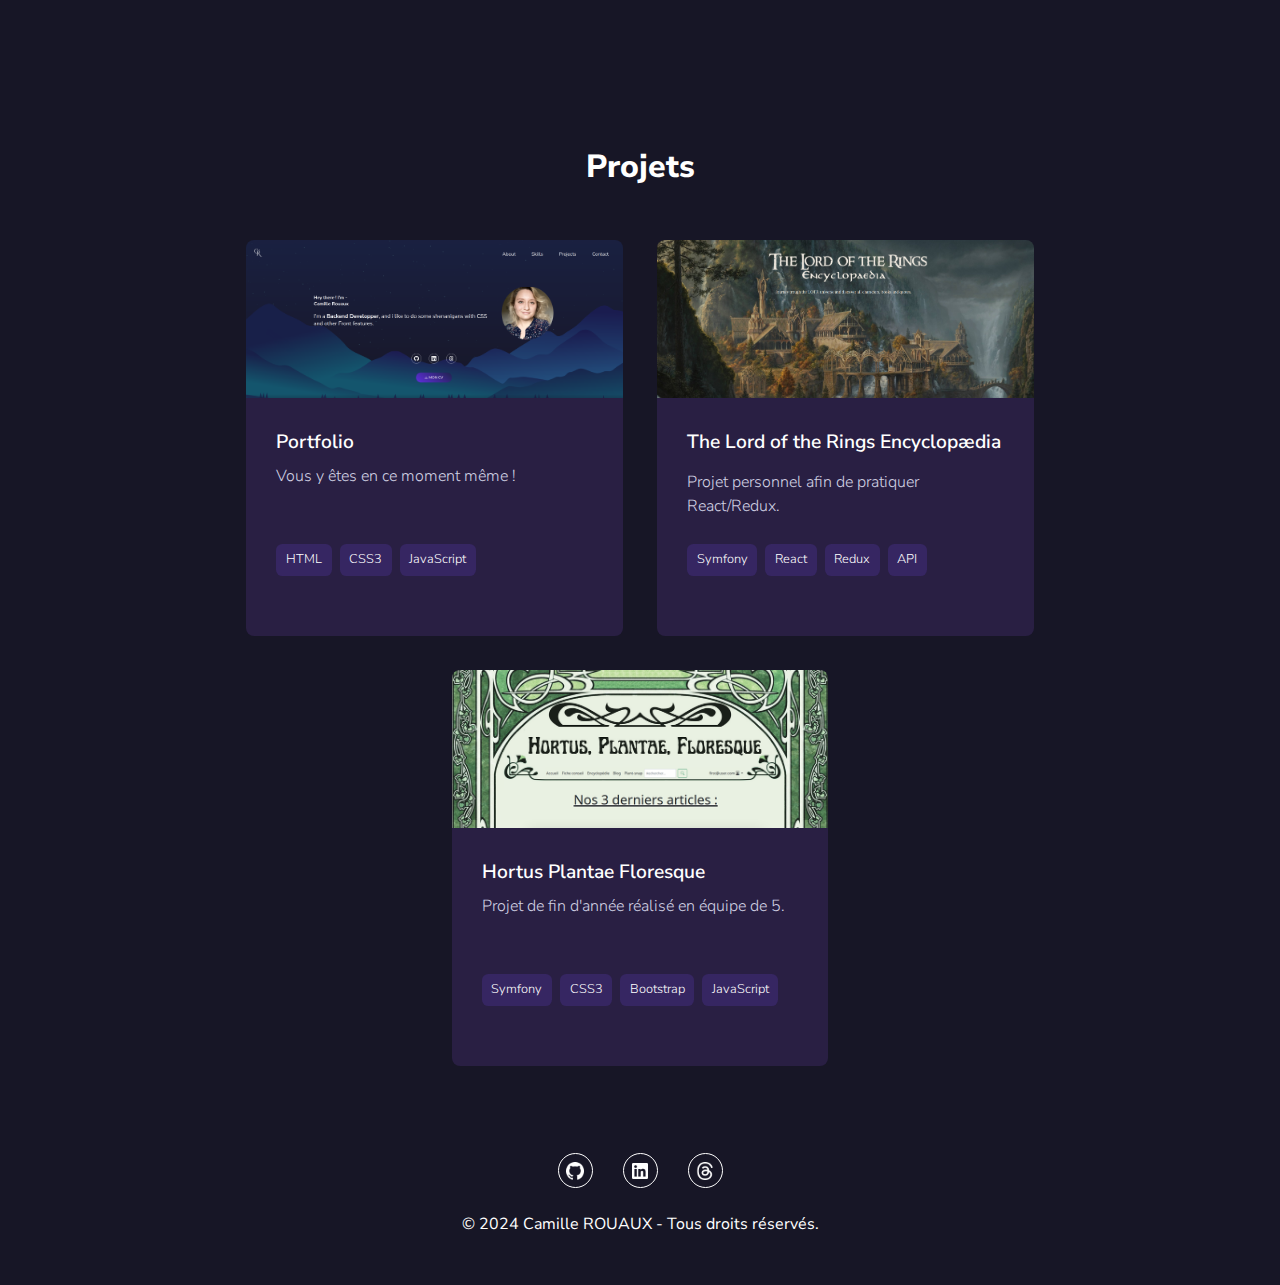
==== commit d82bb203: "Langugage switch OK" ====
--- a/index.html
+++ b/index.html
@@ -66,7 +66,7 @@
 					<div class="titre">
 						<h5 id="welcomeContent">Hey ! Moi c'est -</h5>
 						<h2>Camille Rouaux</h2>
-						<p id="introContent">Je suis Développeuse Backend, et j'aime aussi m'exercer sur du CSS ou d'autres features en Front.</p> 
+						<p id="introContent">Je suis <b>Développeuse Backend</b>, et j'aime aussi m'exercer sur du CSS ou d'autres features en Front.</p>
 					</div>				
 					<img src="assets/image/picture.png" class="avatar" alt="Photo de Camille Rouaux">	
 				</div>		
@@ -92,7 +92,7 @@
 
 				<dotlottie-player src="https://lottie.host/01d7db93-93fe-426f-af86-10ffbf74f9c8/3qO6jI0mGQ.json" background="transparent" speed="1" style="width: 60px; height: 60px;" loop autoplay></dotlottie-player>
 				</a>
-			</div> #} -->
+			</div> #} --> 
 			<div class="purple_background_section">
 				<div class="skills_section" id="skills_section">
 					<h2 id="title_skills_section">Compétences</h2>
--- a/assets/css/language_switch.css
+++ b/assets/css/language_switch.css
@@ -112,7 +112,7 @@
 
 @media screen and (min-width: 1200px) {
 	.switch {
-  top: 46px;
+  top: 54px;
 	left: 105px;
   }
 }--- a/assets/css/nav.css
+++ b/assets/css/nav.css
@@ -34,16 +34,19 @@
 	}
 
   nav ul li a::after {
-    content: '';
-    position: absolute;
-    width: 100%;
-    transform: scaleX(0);
-    height: 1px;
+    content: "";
+    position: absolute;
     bottom: -5px;
     left: 0;
+    right: 0;
+    width: 80%;
+    height: 1px;
     background-color: #ffffff;
+    border-radius: 0.4rem;
+    margin: 0 auto;
+    transition: transform .25s ease-in-out;
+    transform: scaleX(0);
     transform-origin: center;
-    transition: transform 0.25s ease-out;
   }
 
   nav ul li a:hover::after {
@@ -65,7 +68,6 @@
     color:#ffffff;
     text-decoration: none;
     z-index: 10000; 
-    padding: 6px;
   }
   
   .logo{
--- a/assets/css/skills.css
+++ b/assets/css/skills.css
@@ -50,6 +50,10 @@
 	color: #fff;
 }
 
+.skill_icon{
+	display: flex;
+}
+
 .skill_icon img{
 	height: 18px;
 	width: 18px;
@@ -74,7 +78,6 @@
 	}
 
 	.all_skills li {
-    align-items: center;
     justify-content: flex-start;
 		font-size: 1.2em;
 	}
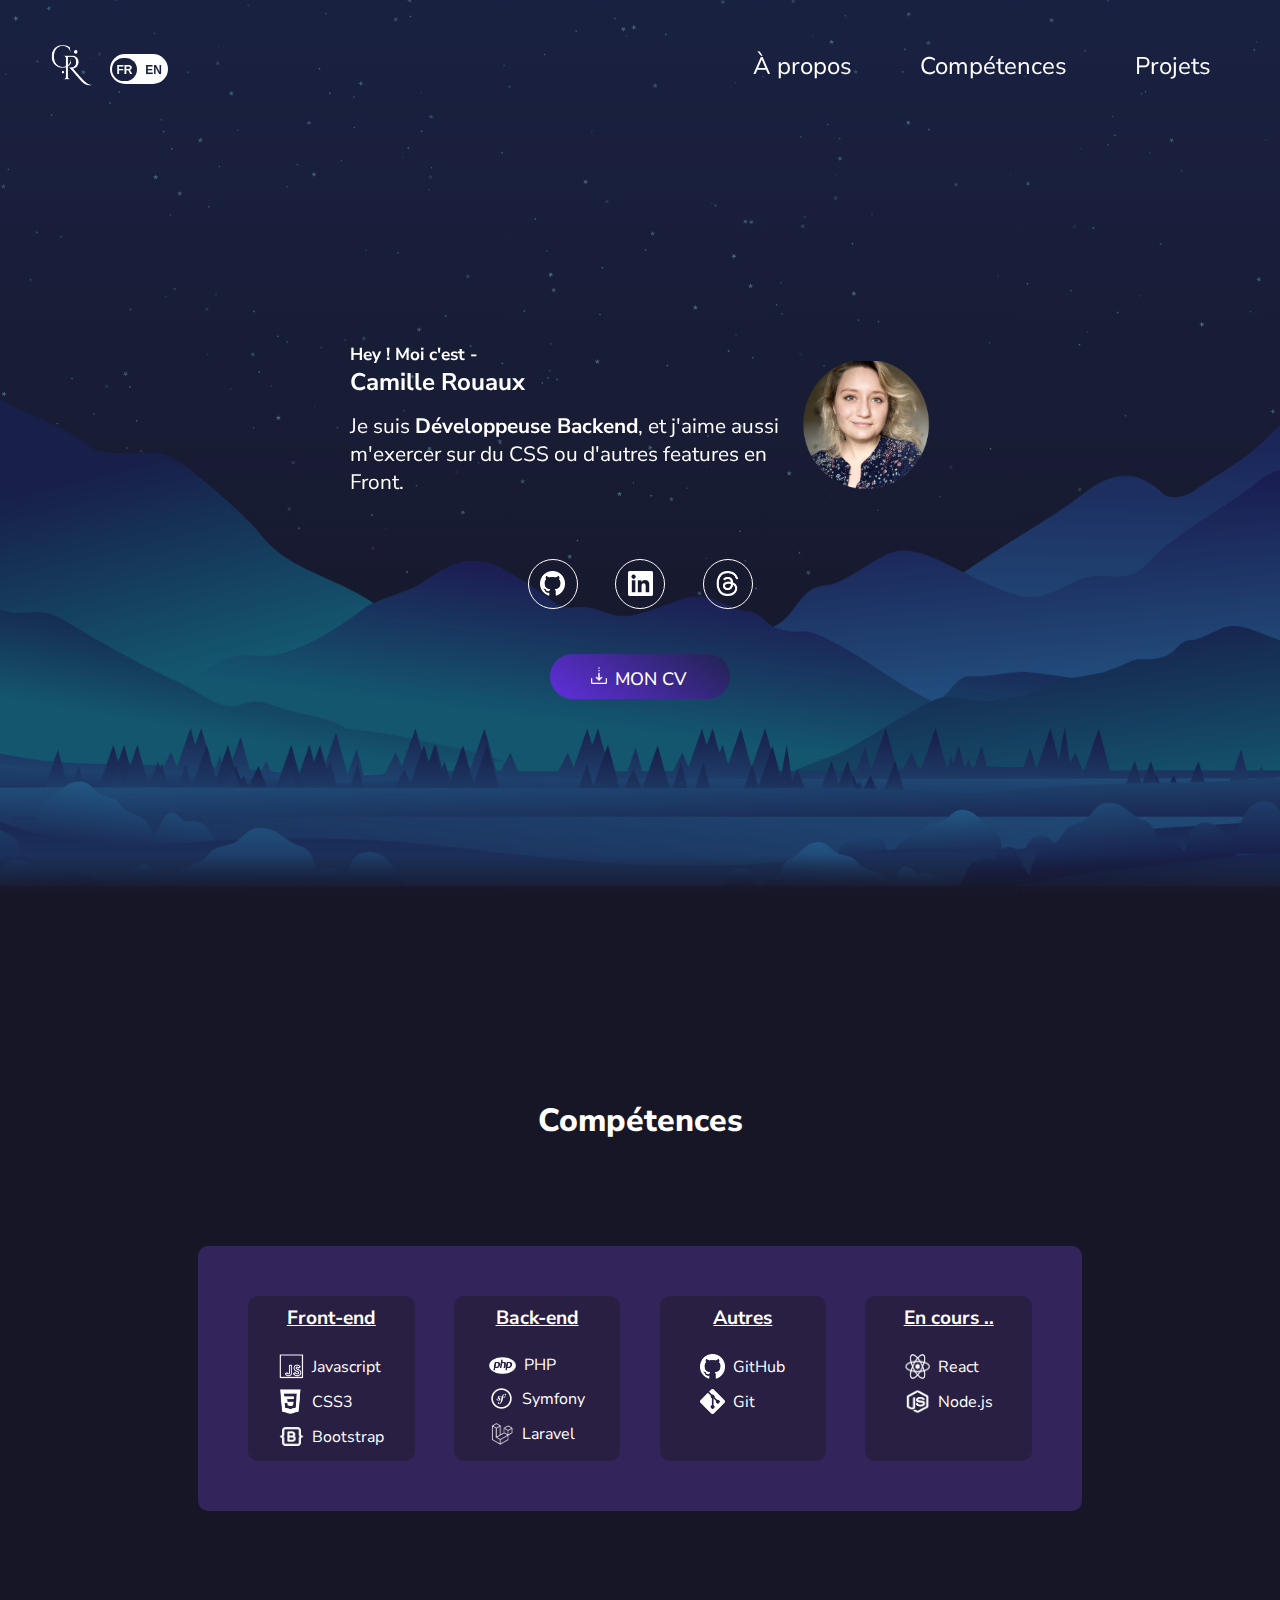
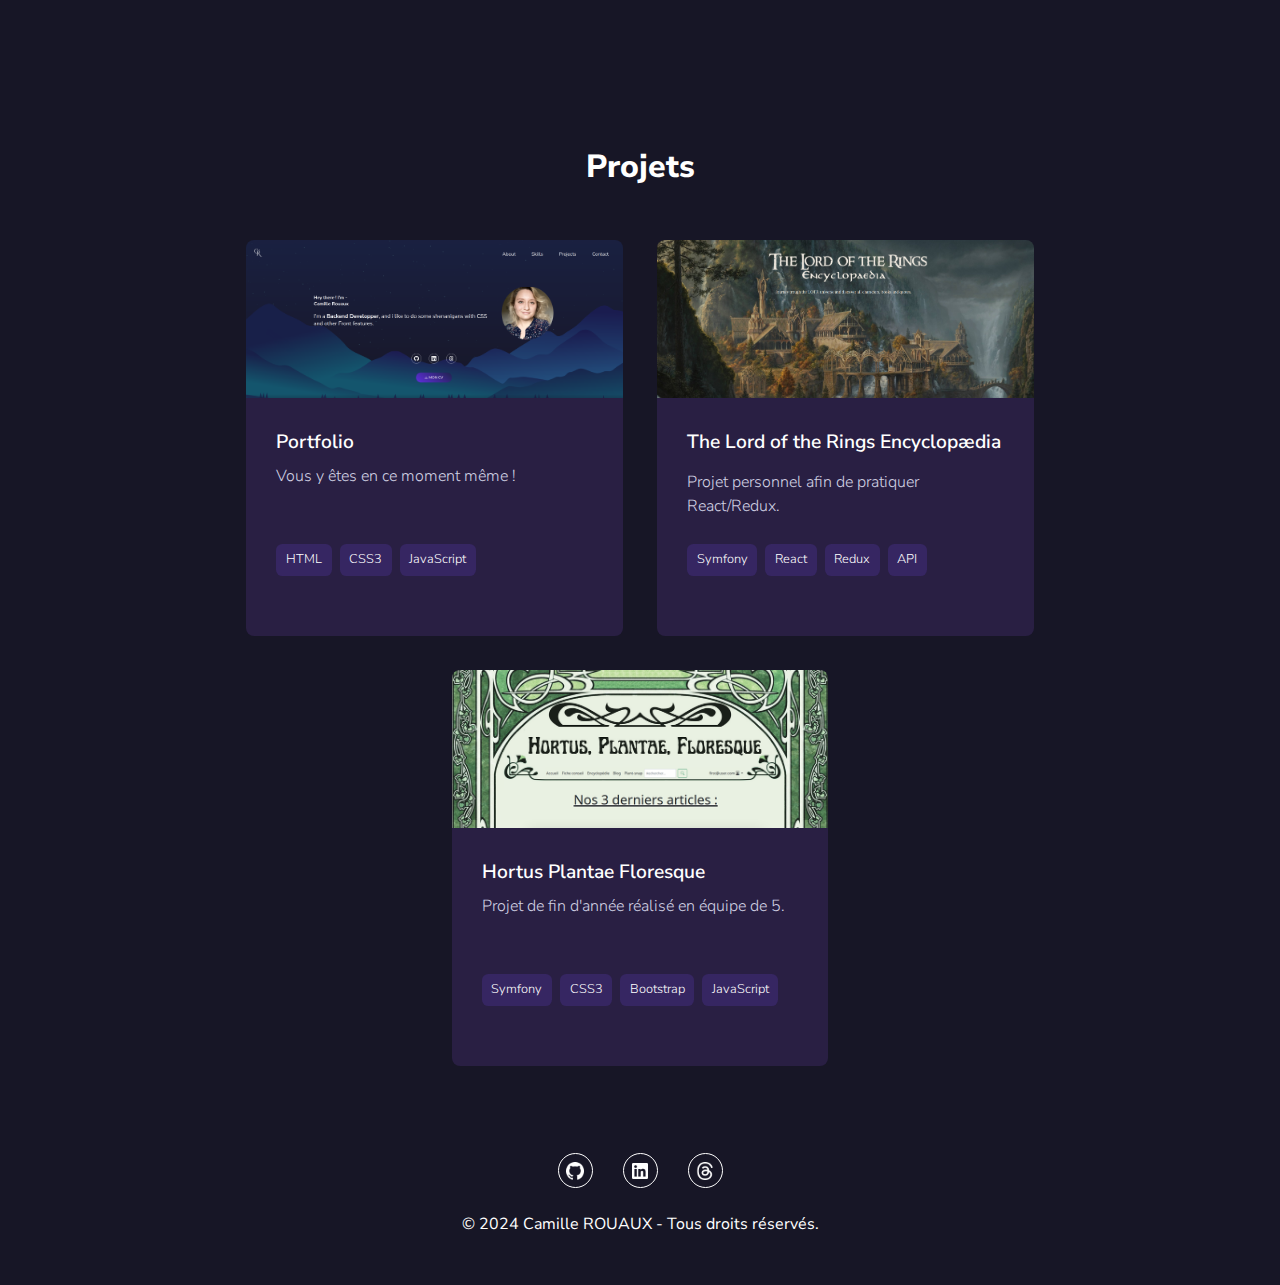
==== commit b546268d: "Grammar correction" ====
--- a/index.html
+++ b/index.html
@@ -147,7 +147,7 @@
 						</div>
 
 						<div class="other_skills" id="skills_width">
-							<h3 id="other">Autre</h3>
+							<h3 id="other">Autres</h3>
 							<ul class="skill_list">
 								<span>
 									<li class="skill">
